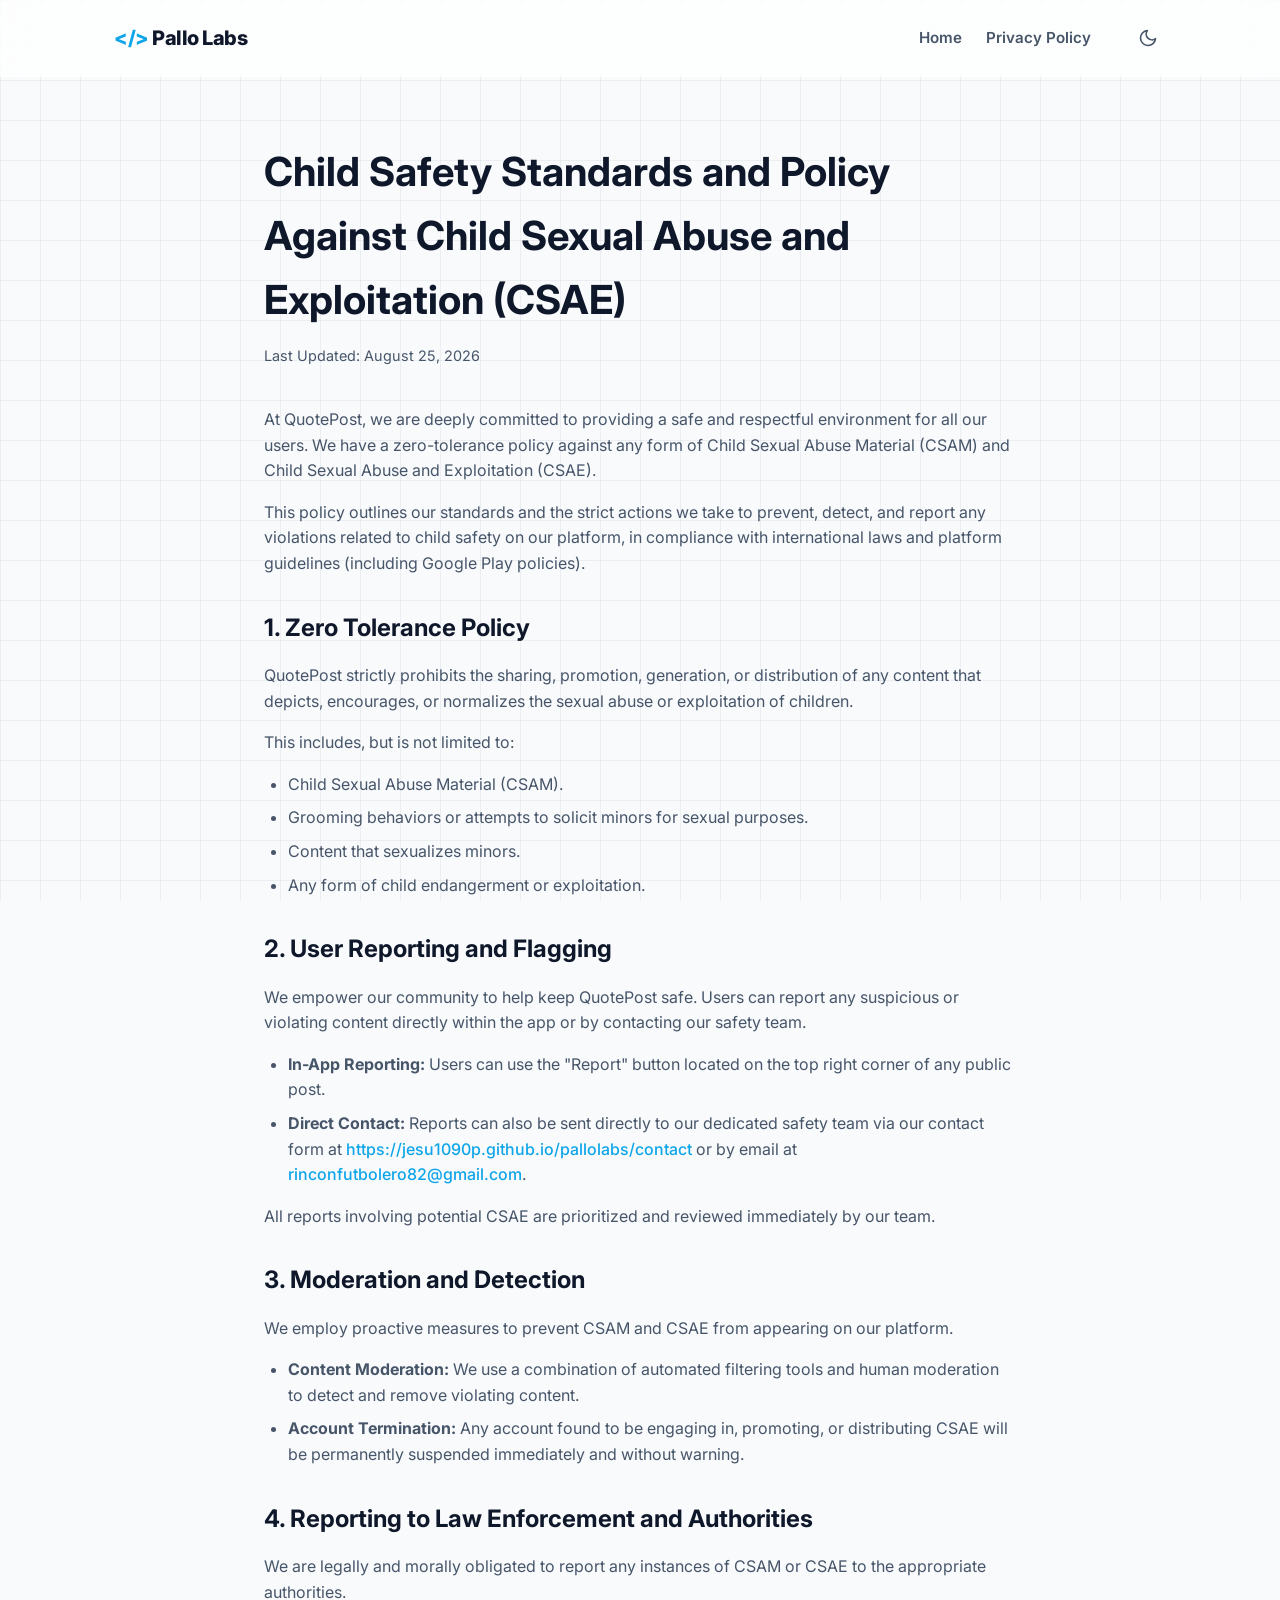
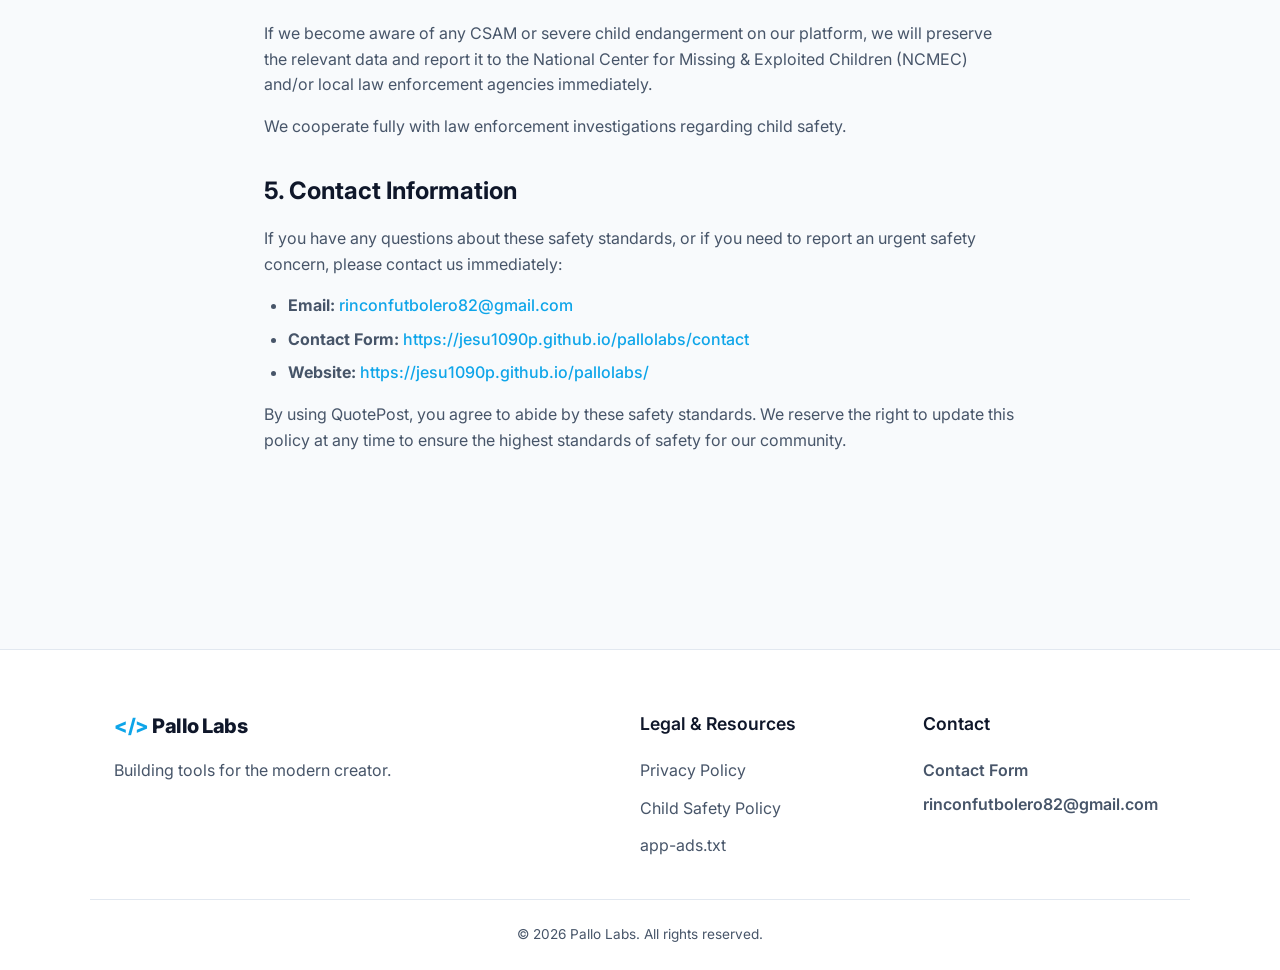
==== child-safety.html @ 572b9058 "Reorganize project: add css and js folders, update paths, add child safety and contact pages" ====
<!DOCTYPE html>
<html lang="en">
<head>
    <meta charset="UTF-8">
    <meta name="viewport" content="width=device-width, initial-scale=1.0">
    <title>Child Safety Standards - QuotePost</title>
    <meta name="description" content="Child Safety Standards and Policy Against Child Sexual Abuse and Exploitation (CSAE) for QuotePost by Pallo Labs.">
    <!-- Google Fonts -->
    <link rel="preconnect" href="https://fonts.googleapis.com">
    <link rel="preconnect" href="https://fonts.gstatic.com" crossorigin>
    <link href="https://fonts.googleapis.com/css2?family=Inter:wght@300;400;600;800&display=swap" rel="stylesheet">
    <link rel="stylesheet" href="css/styles.css">
</head>
<body>
    <div class="background-grid"></div>
    <header class="navbar">
        <div class="container nav-content">
            <div class="logo">
                <a href="index.html" style="text-decoration: none; color: inherit;">
                    <span class="logo-accent">&lt;/&gt;</span> Pallo Labs
                </a>
            </div>
            <nav class="nav-links">
                <a href="index.html">Home</a>
                <a href="privacy.html">Privacy Policy</a>
                <button id="theme-toggle" class="theme-toggle" aria-label="Toggle Theme" style="margin-left: 15px;">
                    <svg id="moon-icon" xmlns="http://www.w3.org/2000/svg" width="20" height="20" viewBox="0 0 24 24" fill="none" stroke="currentColor" stroke-width="2" stroke-linecap="round" stroke-linejoin="round" class="feather feather-moon"><path d="M21 12.79A9 9 0 1 1 11.21 3 7 7 0 0 0 21 12.79z"></path></svg>
                    <svg id="sun-icon" xmlns="http://www.w3.org/2000/svg" width="20" height="20" viewBox="0 0 24 24" fill="none" stroke="currentColor" stroke-width="2" stroke-linecap="round" stroke-linejoin="round" class="feather feather-sun" style="display: none;"><circle cx="12" cy="12" r="5"></circle><line x1="12" y1="1" x2="12" y2="3"></line><line x1="12" y1="21" x2="12" y2="23"></line><line x1="4.22" y1="4.22" x2="5.64" y2="5.64"></line><line x1="18.36" y1="18.36" x2="19.78" y2="19.78"></line><line x1="1" y1="12" x2="3" y2="12"></line><line x1="21" y1="12" x2="23" y2="12"></line><line x1="4.22" y1="19.78" x2="5.64" y2="18.36"></line><line x1="18.36" y1="5.64" x2="19.78" y2="4.22"></line></svg>
                </button>
            </nav>
        </div>
    </header>

    <main class="content-page">
        <h1>Child Safety Standards and Policy Against Child Sexual Abuse and Exploitation (CSAE)</h1>
        <p class="last-updated">Last Updated: August 25, 2026</p>

        <div class="prose">
            <p>At QuotePost, we are deeply committed to providing a safe and respectful environment for all our users. We have a zero-tolerance policy against any form of Child Sexual Abuse Material (CSAM) and Child Sexual Abuse and Exploitation (CSAE).</p>
            <p>This policy outlines our standards and the strict actions we take to prevent, detect, and report any violations related to child safety on our platform, in compliance with international laws and platform guidelines (including Google Play policies).</p>

            <h2>1. Zero Tolerance Policy</h2>
            <p>QuotePost strictly prohibits the sharing, promotion, generation, or distribution of any content that depicts, encourages, or normalizes the sexual abuse or exploitation of children.</p>
            <p>This includes, but is not limited to:</p>
            <ul>
                <li>Child Sexual Abuse Material (CSAM).</li>
                <li>Grooming behaviors or attempts to solicit minors for sexual purposes.</li>
                <li>Content that sexualizes minors.</li>
                <li>Any form of child endangerment or exploitation.</li>
            </ul>

            <h2>2. User Reporting and Flagging</h2>
            <p>We empower our community to help keep QuotePost safe. Users can report any suspicious or violating content directly within the app or by contacting our safety team.</p>
            <ul>
                <li><strong>In-App Reporting:</strong> Users can use the "Report" button located on the top right corner of any public post.</li>
                <li><strong>Direct Contact:</strong> Reports can also be sent directly to our dedicated safety team via our contact form at <a href="https://jesu1090p.github.io/pallolabs/contact" target="_blank">https://jesu1090p.github.io/pallolabs/contact</a> or by email at <a href="mailto:rinconfutbolero82@gmail.com">rinconfutbolero82@gmail.com</a>.</li>
            </ul>
            <p>All reports involving potential CSAE are prioritized and reviewed immediately by our team.</p>

            <h2>3. Moderation and Detection</h2>
            <p>We employ proactive measures to prevent CSAM and CSAE from appearing on our platform.</p>
            <ul>
                <li><strong>Content Moderation:</strong> We use a combination of automated filtering tools and human moderation to detect and remove violating content.</li>
                <li><strong>Account Termination:</strong> Any account found to be engaging in, promoting, or distributing CSAE will be permanently suspended immediately and without warning.</li>
            </ul>

            <h2>4. Reporting to Law Enforcement and Authorities</h2>
            <p>We are legally and morally obligated to report any instances of CSAM or CSAE to the appropriate authorities.</p>
            <p>If we become aware of any CSAM or severe child endangerment on our platform, we will preserve the relevant data and report it to the National Center for Missing & Exploited Children (NCMEC) and/or local law enforcement agencies immediately.</p>
            <p>We cooperate fully with law enforcement investigations regarding child safety.</p>

            <h2>5. Contact Information</h2>
            <p>If you have any questions about these safety standards, or if you need to report an urgent safety concern, please contact us immediately:</p>
            <ul>
                <li><strong>Email:</strong> <a href="mailto:rinconfutbolero82@gmail.com">rinconfutbolero82@gmail.com</a></li>
                <li><strong>Contact Form:</strong> <a href="https://jesu1090p.github.io/pallolabs/contact" target="_blank">https://jesu1090p.github.io/pallolabs/contact</a></li>
                <li><strong>Website:</strong> <a href="https://jesu1090p.github.io/pallolabs/" target="_blank">https://jesu1090p.github.io/pallolabs/</a></li>
            </ul>

            <p>By using QuotePost, you agree to abide by these safety standards. We reserve the right to update this policy at any time to ensure the highest standards of safety for our community.</p>
        </div>
    </main>

    <footer class="footer">
        <div class="container footer-content">
            <div class="footer-brand">
                <div class="logo">
                    <span class="logo-accent">&lt;/&gt;</span> Pallo Labs
                </div>
                <p>Building tools for the modern creator.</p>
            </div>
            <div class="footer-links">
                <h4>Legal & Resources</h4>
                <ul>
                    <li><a href="privacy.html">Privacy Policy</a></li>
                    <li><a href="child-safety.html">Child Safety Policy</a></li>
                    <li><a href="app-ads.txt" target="_blank">app-ads.txt</a></li>
                </ul>
            </div>
            <div class="footer-contact">
                <h4>Contact</h4>
                <a href="contact.html" class="contact-email" style="display: block; margin-bottom: 8px;">Contact Form</a>
                <a href="mailto:rinconfutbolero82@gmail.com" class="contact-email">rinconfutbolero82@gmail.com</a>
            </div>
        </div>
        <div class="container footer-bottom">
            <p>&copy; <span id="year"></span> Pallo Labs. All rights reserved.</p>
        </div>
    </footer>

    <script src="js/script.js"></script>
</body>
</html>
---- css/styles.css ----
:root {
    /* Light Mode - Base colors */
    --bg-color: #f8fafc;
    --surface-color: #ffffff;
    --surface-hover: #f1f5f9;
    --text-primary: #0f172a;
    --text-secondary: #475569;
    --border-color: #e2e8f0;
    
    /* Electric Blue Accent */
    --accent: #0ea5e9;
    --accent-hover: #0284c7;
    --accent-glow: rgba(14, 165, 233, 0.4);
    
    /* Utility */
    --glass-bg: rgba(255, 255, 255, 0.7);
    --glass-border: rgba(255, 255, 255, 0.5);
    --shadow-sm: 0 1px 2px 0 rgba(0, 0, 0, 0.05);
    --shadow-md: 0 4px 6px -1px rgba(0, 0, 0, 0.1), 0 2px 4px -1px rgba(0, 0, 0, 0.06);
    --shadow-lg: 0 10px 15px -3px rgba(0, 0, 0, 0.1), 0 4px 6px -2px rgba(0, 0, 0, 0.05);
    
    --grid-color: rgba(15, 23, 42, 0.05);
}

[data-theme="dark"] {
    /* Dark Mode - Base colors */
    --bg-color: #0f172a;
    --surface-color: #1e293b;
    --surface-hover: #334155;
    --text-primary: #f8fafc;
    --text-secondary: #94a3b8;
    --border-color: #334155;
    
    /* Electric Blue Accent */
    --accent: #38bdf8;
    --accent-hover: #7dd3fc;
    --accent-glow: rgba(56, 189, 248, 0.2);
    
    /* Utility */
    --glass-bg: rgba(30, 41, 59, 0.7);
    --glass-border: rgba(255, 255, 255, 0.1);
    --shadow-md: 0 4px 6px -1px rgba(0, 0, 0, 0.3), 0 2px 4px -1px rgba(0, 0, 0, 0.2);
    --shadow-lg: 0 10px 15px -3px rgba(0, 0, 0, 0.5), 0 4px 6px -2px rgba(0, 0, 0, 0.3);
    
    --grid-color: rgba(255, 255, 255, 0.03);
}

* {
    margin: 0;
    padding: 0;
    box-sizing: border-box;
}

body {
    font-family: 'Inter', sans-serif;
    background-color: var(--bg-color);
    color: var(--text-primary);
    line-height: 1.6;
    transition: background-color 0.3s ease, color 0.3s ease;
    overflow-x: hidden;
    position: relative;
}

.container {
    max-width: 1100px;
    margin: 0 auto;
    padding: 0 24px;
}

/* Background Effects */
.background-grid {
    position: fixed;
    top: 0;
    left: 0;
    width: 100vw;
    height: 100vh;
    background-image: 
        linear-gradient(to right, var(--grid-color) 1px, transparent 1px),
        linear-gradient(to bottom, var(--grid-color) 1px, transparent 1px);
    background-size: 40px 40px;
    z-index: -2;
    pointer-events: none;
}

.glow {
    position: absolute;
    border-radius: 50%;
    filter: blur(100px);
    z-index: -1;
    opacity: 0.5;
    pointer-events: none;
}

.glow-1 {
    top: -100px;
    left: -100px;
    width: 400px;
    height: 400px;
    background-color: var(--accent-glow);
}

.glow-2 {
    bottom: 20%;
    right: -100px;
    width: 300px;
    height: 300px;
    background-color: var(--accent-glow);
}

/* Navbar */
.navbar {
    position: fixed;
    top: 0;
    left: 0;
    width: 100%;
    padding: 20px 0;
    background: var(--glass-bg);
    backdrop-filter: blur(12px);
    -webkit-backdrop-filter: blur(12px);
    border-bottom: 1px solid var(--glass-border);
    z-index: 100;
    transition: all 0.3s ease;
}

.nav-content {
    display: flex;
    justify-content: space-between;
    align-items: center;
}

.logo {
    font-size: 1.25rem;
    font-weight: 800;
    letter-spacing: -0.5px;
    color: var(--text-primary);
}

.logo-accent {
    color: var(--accent);
}

.nav-links {
    display: flex;
    align-items: center;
    gap: 24px;
}

.nav-links a {
    text-decoration: none;
    color: var(--text-secondary);
    font-weight: 600;
    font-size: 0.95rem;
    transition: color 0.2s;
}

.nav-links a:hover {
    color: var(--accent);
}

.theme-toggle {
    background: transparent;
    border: none;
    color: var(--text-secondary);
    cursor: pointer;
    display: flex;
    align-items: center;
    justify-content: center;
    padding: 8px;
    border-radius: 50%;
    transition: all 0.2s;
}

.theme-toggle:hover {
    color: var(--accent);
    background-color: var(--surface-hover);
}

/* Hero Section */
.hero {
    padding: 180px 24px 100px;
    display: flex;
    flex-direction: column;
    align-items: center;
    text-align: center;
}

.badge {
    background: var(--surface-color);
    border: 1px solid var(--border-color);
    padding: 6px 16px;
    border-radius: 100px;
    font-size: 0.85rem;
    font-weight: 600;
    color: var(--accent);
    margin-bottom: 24px;
    box-shadow: var(--shadow-sm);
    display: inline-block;
}

.hero h1 {
    font-size: clamp(3rem, 5vw, 4.5rem);
    font-weight: 800;
    line-height: 1.1;
    letter-spacing: -1.5px;
    margin-bottom: 24px;
}

.highlight {
    background: linear-gradient(135deg, var(--accent), #818cf8);
    -webkit-background-clip: text;
    -webkit-text-fill-color: transparent;
    background-clip: text;
}

.hero p {
    font-size: 1.25rem;
    color: var(--text-secondary);
    max-width: 600px;
    margin-bottom: 40px;
}

.cta-group {
    display: flex;
    gap: 16px;
    justify-content: center;
}

.btn {
    display: inline-flex;
    align-items: center;
    justify-content: center;
    gap: 8px;
    padding: 12px 24px;
    border-radius: 8px;
    font-weight: 600;
    font-size: 1rem;
    text-decoration: none;
    transition: all 0.2s ease;
    cursor: pointer;
}

.btn-primary {
    background-color: var(--accent);
    color: white;
    border: 1px solid var(--accent);
    box-shadow: 0 4px 14px 0 var(--accent-glow);
}

.btn-primary:hover {
    background-color: var(--accent-hover);
    transform: translateY(-2px);
}

.btn-secondary {
    background-color: var(--surface-color);
    color: var(--text-primary);
    border: 1px solid var(--border-color);
}

.btn-secondary:hover {
    background-color: var(--surface-hover);
    transform: translateY(-2px);
}

/* Apps Section */
.apps-section {
    padding: 80px 24px;
}

.section-title {
    font-size: 2rem;
    font-weight: 800;
    margin-bottom: 40px;
    text-align: center;
}

.app-card {
    background: var(--surface-color);
    border: 1px solid var(--border-color);
    border-radius: 16px;
    padding: 32px;
    display: flex;
    flex-direction: column;
    gap: 24px;
    box-shadow: var(--shadow-md);
    transition: transform 0.3s ease, box-shadow 0.3s ease;
    max-width: 800px;
    margin: 0 auto;
}

@media (min-width: 768px) {
    .app-card {
        flex-direction: row;
        align-items: center;
    }
}

.app-card:hover {
    transform: translateY(-4px);
    box-shadow: var(--shadow-lg);
    border-color: var(--accent);
}

.app-icon {
    width: 80px;
    height: 80px;
    border-radius: 20px;
    display: flex;
    align-items: center;
    justify-content: center;
    flex-shrink: 0;
    background: linear-gradient(135deg, var(--accent-hover), var(--accent));
    color: white;
    box-shadow: 0 8px 16px var(--accent-glow);
}

.app-info {
    flex: 1;
}

.app-info h3 {
    font-size: 1.5rem;
    font-weight: 800;
    margin-bottom: 8px;
}

.app-desc {
    color: var(--text-secondary);
    margin-bottom: 16px;
}

.app-features {
    display: flex;
    flex-wrap: wrap;
    gap: 8px;
}

.feature-tag {
    background: var(--bg-color);
    border: 1px solid var(--border-color);
    color: var(--text-secondary);
    padding: 4px 12px;
    border-radius: 100px;
    font-size: 0.75rem;
    font-weight: 600;
}

.btn-outline {
    background: transparent;
    color: var(--text-primary);
    border: 1px solid var(--border-color);
}

.btn-outline:hover {
    background: var(--surface-hover);
    border-color: var(--text-primary);
}

/* Footer */
.footer {
    border-top: 1px solid var(--border-color);
    background-color: var(--surface-color);
    padding: 60px 0 24px;
    margin-top: 100px;
}

.footer-content {
    display: grid;
    grid-template-columns: 1fr;
    gap: 40px;
    margin-bottom: 40px;
}

@media (min-width: 768px) {
    .footer-content {
        grid-template-columns: 2fr 1fr 1fr;
    }
}

.footer-brand p {
    color: var(--text-secondary);
    margin-top: 16px;
    max-width: 300px;
}

.footer h4 {
    font-size: 1.1rem;
    font-weight: 600;
    margin-bottom: 20px;
    color: var(--text-primary);
}

.footer-links ul {
    list-style: none;
    display: flex;
    flex-direction: column;
    gap: 12px;
}

.footer-links a {
    color: var(--text-secondary);
    text-decoration: none;
    transition: color 0.2s;
}

.footer-links a:hover, .contact-email:hover {
    color: var(--accent);
}

.contact-email {
    color: var(--text-secondary);
    text-decoration: none;
    font-weight: 600;
}

.footer-bottom {
    border-top: 1px solid var(--border-color);
    padding-top: 24px;
    text-align: center;
    color: var(--text-secondary);
    font-size: 0.85rem;
}

/* Privacy Page Specifics */
.content-page {
    padding: 140px 24px 80px;
    max-width: 800px;
    margin: 0 auto;
}

.content-page h1 {
    font-size: 2.5rem;
    margin-bottom: 12px;
}

.last-updated {
    color: var(--text-secondary);
    margin-bottom: 40px;
    font-size: 0.9rem;
}

.prose h2 {
    margin-top: 32px;
    margin-bottom: 16px;
    font-size: 1.5rem;
}

.prose p, .prose ul {
    color: var(--text-secondary);
    margin-bottom: 16px;
}

.prose ul {
    padding-left: 24px;
}

.prose li {
    margin-bottom: 8px;
}

/* User-friendly Link Styles */
.prose a {
    color: var(--accent);
    text-decoration: none;
    position: relative;
    font-weight: 500;
    transition: color 0.3s ease;
}

.prose a::after {
    content: '';
    position: absolute;
    width: 100%;
    height: 2px;
    bottom: -2px;
    left: 0;
    background-color: var(--accent);
    transform: scaleX(0);
    transform-origin: bottom right;
    transition: transform 0.3s ease-out;
    border-radius: 2px;
}

.prose a:hover {
    color: var(--accent-hover);
}

.prose a:hover::after {
    transform: scaleX(1);
    transform-origin: bottom left;
    background-color: var(--accent-hover);
}
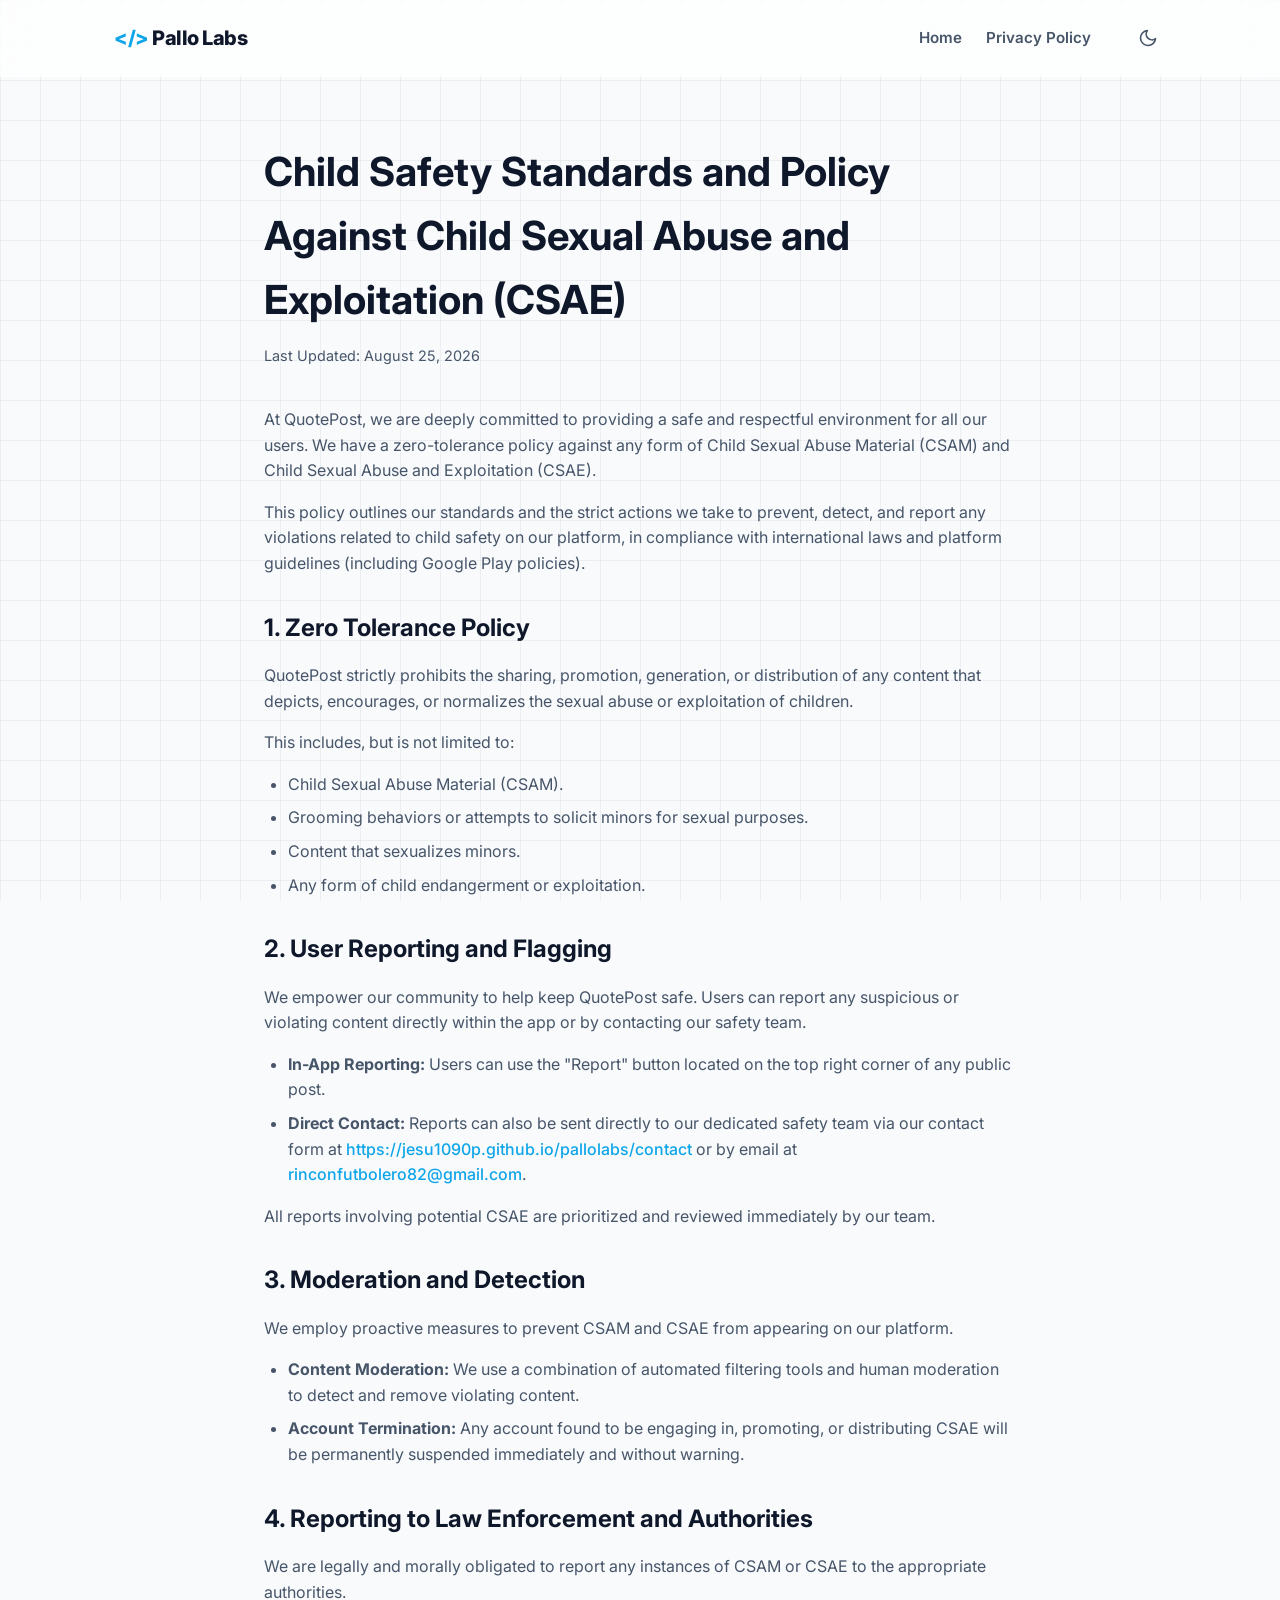
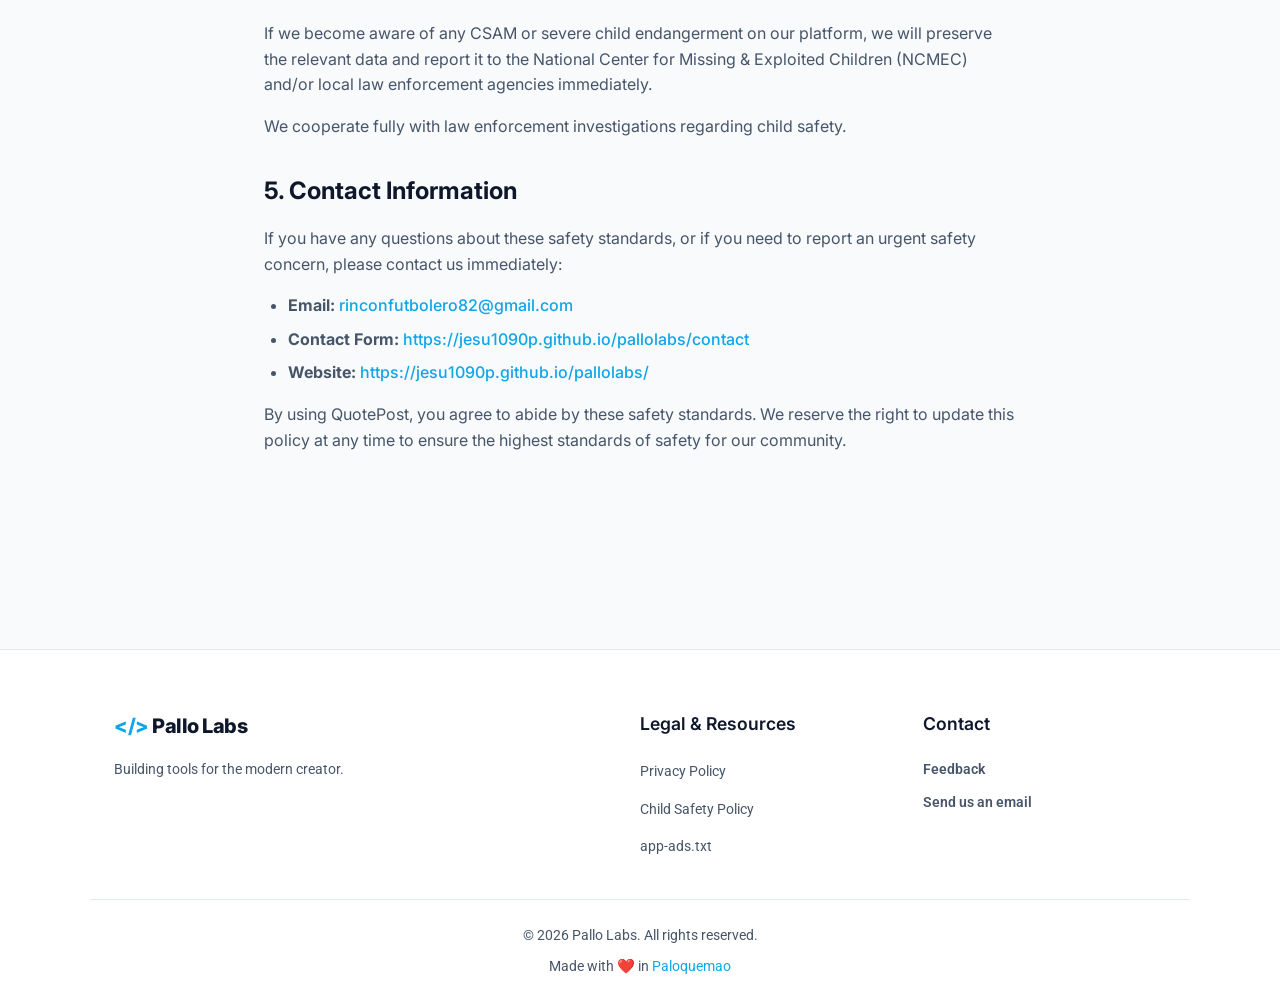
==== commit 4a345a6d: "Update UI: refine featured apps layout, add modal lightbox, update footer styles" ====
--- a/child-safety.html
+++ b/child-safety.html
@@ -9,6 +9,7 @@
     <link rel="preconnect" href="https://fonts.googleapis.com">
     <link rel="preconnect" href="https://fonts.gstatic.com" crossorigin>
     <link href="https://fonts.googleapis.com/css2?family=Inter:wght@300;400;600;800&display=swap" rel="stylesheet">
+    <link href="https://fonts.googleapis.com/css2?family=Roboto:wght@300;400;500;700&display=swap" rel="stylesheet">
     <link rel="stylesheet" href="css/styles.css">
 </head>
 <body>
@@ -99,12 +100,13 @@
             </div>
             <div class="footer-contact">
                 <h4>Contact</h4>
-                <a href="contact.html" class="contact-email" style="display: block; margin-bottom: 8px;">Contact Form</a>
-                <a href="mailto:rinconfutbolero82@gmail.com" class="contact-email">rinconfutbolero82@gmail.com</a>
+                <a href="contact.html" class="contact-email" style="display: block; margin-bottom: 8px;">Feedback</a>
+                <a href="mailto:rinconfutbolero82@gmail.com" class="contact-email">Send us an email</a>
             </div>
         </div>
         <div class="container footer-bottom">
             <p>&copy; <span id="year"></span> Pallo Labs. All rights reserved.</p>
+            <p class="made-with-love" style="margin-top: 8px;">Made with ❤️ in <a href="https://maps.app.goo.gl/Wu1jVpShxxFttBsQ9" target="_blank" rel="noopener noreferrer" style="color: var(--accent); text-decoration: none;">Paloquemao</a></p>
         </div>
     </footer>
 
--- a/css/styles.css
+++ b/css/styles.css
@@ -277,11 +277,11 @@
 .app-card {
     background: var(--surface-color);
     border: 1px solid var(--border-color);
-    border-radius: 16px;
-    padding: 32px;
+    border-radius: 24px;
+    padding: 40px;
     display: flex;
     flex-direction: column;
-    gap: 24px;
+    gap: 32px;
     box-shadow: var(--shadow-md);
     transition: transform 0.3s ease, box-shadow 0.3s ease;
     max-width: 800px;
@@ -302,16 +302,17 @@
 }
 
 .app-icon {
-    width: 80px;
-    height: 80px;
-    border-radius: 20px;
+    width: 120px;
+    height: 120px;
+    border-radius: 24px;
     display: flex;
     align-items: center;
     justify-content: center;
     flex-shrink: 0;
-    background: linear-gradient(135deg, var(--accent-hover), var(--accent));
+    padding: 0;
+    background: transparent;
     color: white;
-    box-shadow: 0 8px 16px var(--accent-glow);
+    box-shadow: 0 12px 24px rgba(0,0,0,0.15);
 }
 
 .app-info {
@@ -490,3 +491,213 @@
     transform-origin: bottom left;
     background-color: var(--accent-hover);
 }
+
+/* --- New Updates --- */
+
+.app-img {
+    width: 100%;
+    height: 100%;
+    object-fit: cover;
+    border-radius: 24px;
+}
+
+.playstore-icon {
+    width: 20px;
+    height: 20px;
+    object-fit: contain;
+}
+
+.app-action {
+    display: flex;
+    flex-direction: column;
+    gap: 16px;
+    min-width: 180px;
+}
+
+.app-action .btn {
+    width: 100%;
+}
+
+/* Footer Fonts Adjustment */
+.footer p, 
+.footer-links ul a,
+.contact-email,
+.footer-bottom {
+    font-family: 'Roboto', sans-serif;
+    font-size: 0.9rem;
+}
+
+.footer h4 {
+    /* Headings stay proportionate and use Inter */
+    font-family: 'Inter', sans-serif;
+}
+
+/* Modal */
+.modal {
+    display: none;
+    position: fixed;
+    z-index: 1000;
+    left: 0;
+    top: 0;
+    width: 100%;
+    height: 100%;
+    background-color: rgba(0,0,0,0.5);
+    backdrop-filter: blur(5px);
+    opacity: 0;
+    transition: opacity 0.3s ease;
+}
+
+.modal.show {
+    display: block;
+    opacity: 1;
+}
+
+.modal-content {
+    background-color: var(--surface-color);
+    margin: 5% auto;
+    padding: 30px;
+    border: 1px solid var(--border-color);
+    width: 90%;
+    max-width: 800px;
+    border-radius: 16px;
+    box-shadow: var(--shadow-lg);
+    position: relative;
+    transform: translateY(-50px);
+    transition: transform 0.3s ease;
+}
+
+.modal.show .modal-content {
+    transform: translateY(0);
+}
+
+.close-btn {
+    color: var(--text-secondary);
+    position: absolute;
+    top: 20px;
+    right: 24px;
+    font-size: 28px;
+    font-weight: bold;
+    cursor: pointer;
+}
+
+.close-btn:hover {
+    color: var(--text-primary);
+}
+
+.modal-header {
+    display: flex;
+    align-items: center;
+    gap: 16px;
+    margin-bottom: 16px;
+}
+
+.modal-app-icon {
+    width: 60px;
+    border-radius: 12px;
+}
+
+.modal-desc {
+    margin-bottom: 24px;
+    color: var(--text-secondary);
+    font-size: 1.1rem;
+}
+
+.modal-hero-img {
+    width: 100%;
+    height: 100%;
+    max-height: 400px;
+    border-radius: 16px;
+    margin-bottom: 24px;
+    box-shadow: var(--shadow-md);
+    object-fit: cover;
+}
+
+.modal-icons {
+    display: flex;
+    gap: 16px;
+    margin-bottom: 24px;
+}
+
+.modal-icons img {
+    width: 64px;
+    height: 64px;
+    border-radius: 14px;
+    box-shadow: var(--shadow-sm);
+    object-fit: cover;
+}
+
+.modal-screenshots {
+    display: flex;
+    gap: 16px;
+    overflow-x: auto;
+    padding-bottom: 16px;
+}
+
+.modal-screenshots img {
+    height: 350px;
+    border-radius: 12px;
+    box-shadow: var(--shadow-md);
+    object-fit: cover;
+    cursor: pointer;
+    transition: transform 0.2s ease;
+}
+
+.modal-screenshots img:hover {
+    transform: scale(1.05);
+}
+
+/* Gallery Modal specific styles */
+.gallery-content {
+    position: relative;
+    margin: auto;
+    display: flex;
+    flex-direction: column;
+    align-items: center;
+    justify-content: center;
+    width: 95%;
+    max-width: 900px;
+    height: 100vh;
+}
+
+.gallery-img {
+    max-width: 100%;
+    max-height: 75vh;
+    border-radius: 12px;
+    box-shadow: 0 10px 30px rgba(0,0,0,0.5);
+    object-fit: contain;
+}
+
+.nav-btn {
+    cursor: pointer;
+    position: absolute;
+    top: 50%;
+    width: auto;
+    padding: 16px;
+    margin-top: -50px;
+    color: white;
+    font-weight: bold;
+    font-size: 24px;
+    background: rgba(0,0,0,0.4);
+    border: none;
+    border-radius: 8px;
+    transition: 0.3s ease;
+    z-index: 1001;
+}
+
+.nav-btn:hover {
+    background: rgba(0,0,0,0.8);
+}
+
+.nav-btn.prev {
+    left: 10px;
+}
+
+.nav-btn.next {
+    right: 10px;
+}
+
+.gallery-footer {
+    margin-top: 24px;
+    z-index: 1001;
+}
+
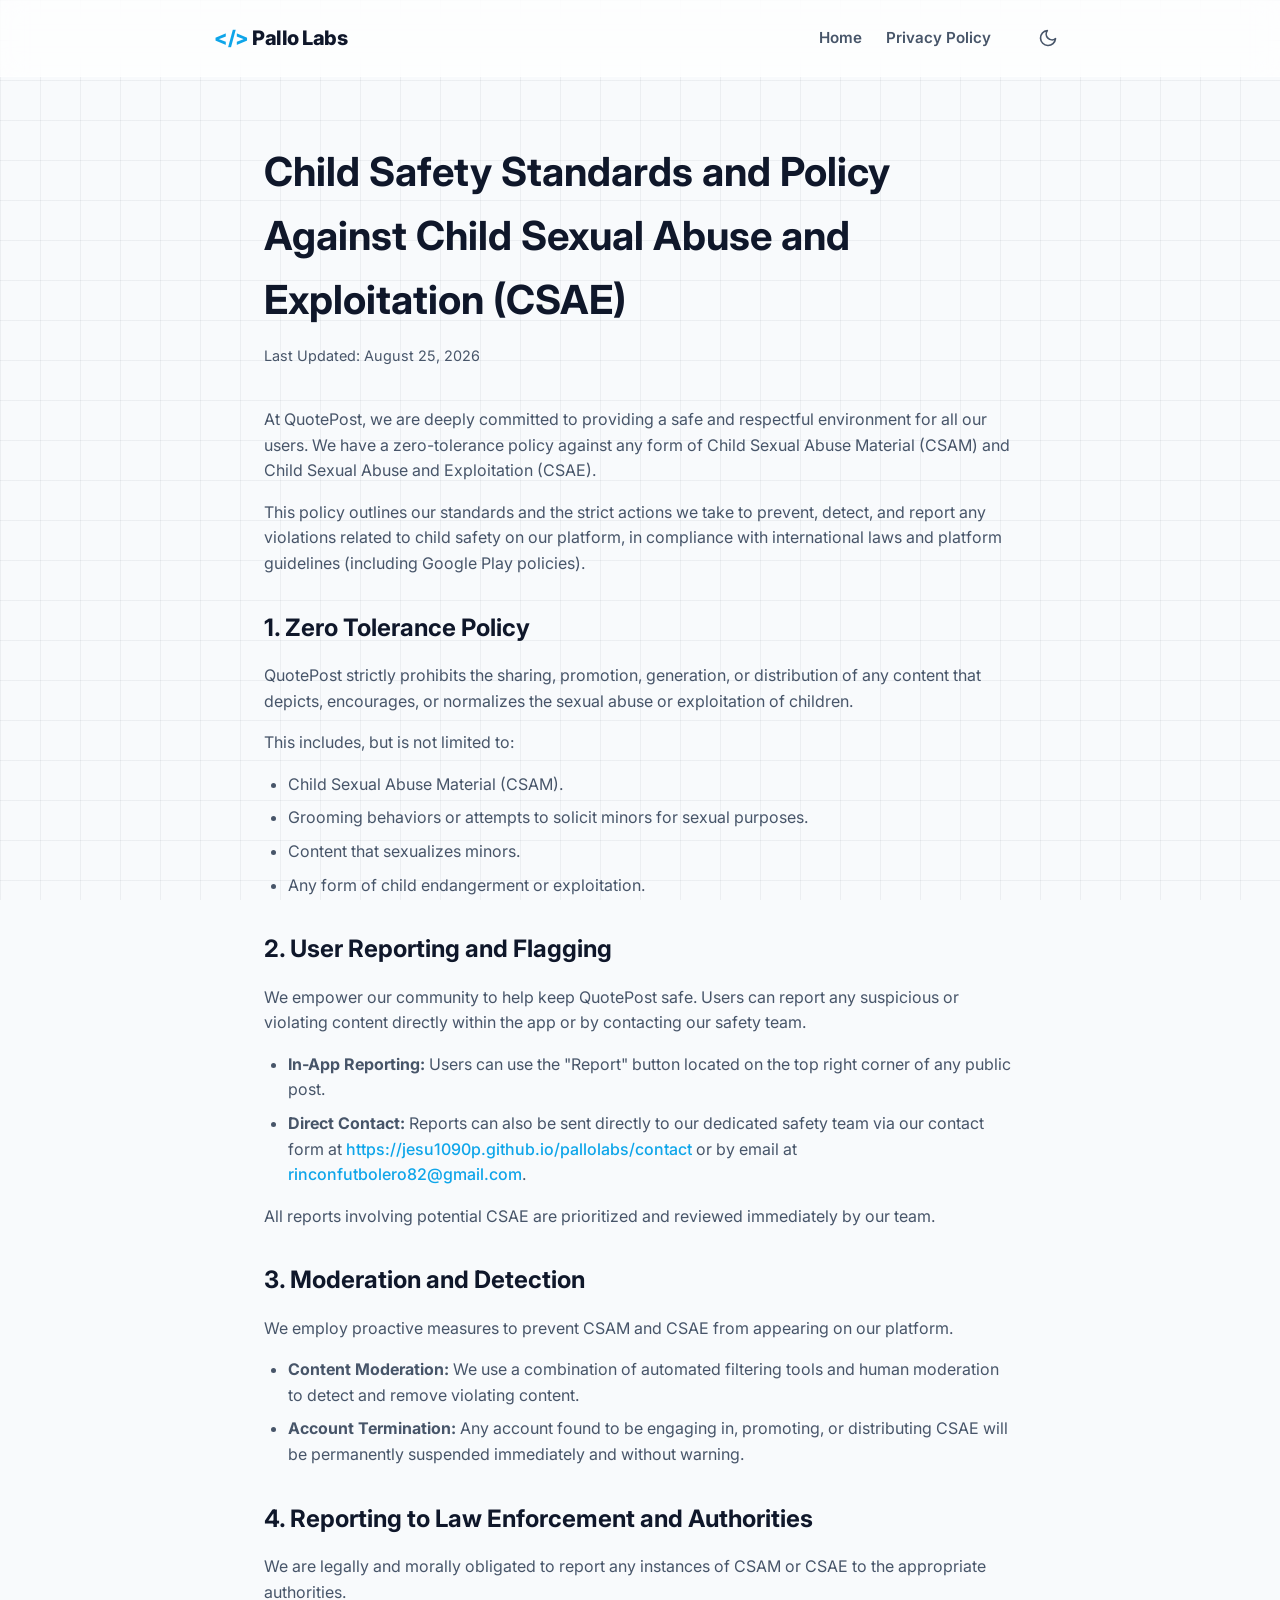
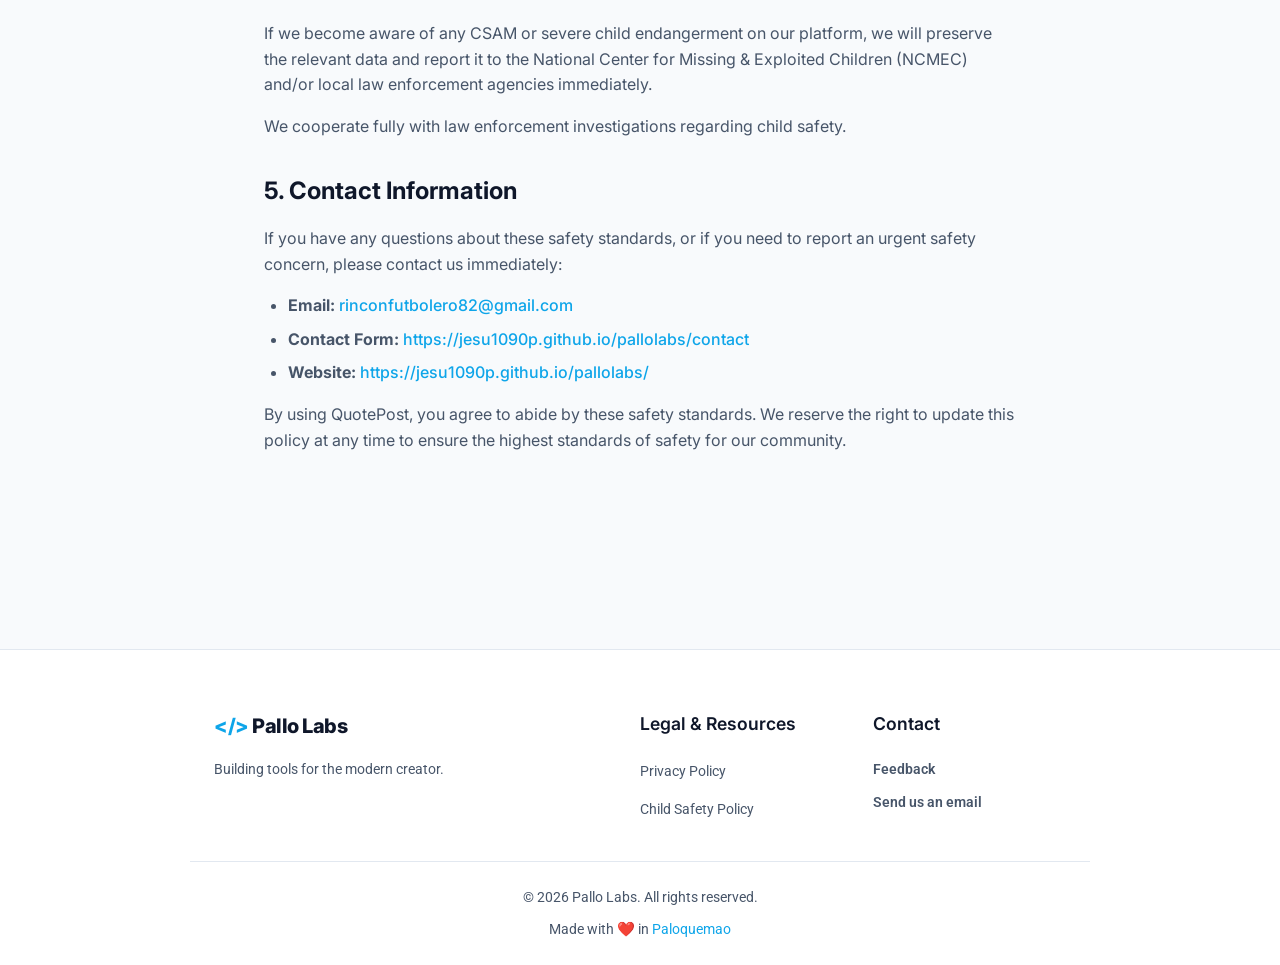
==== commit 4bc24b0a: "Update layout, navbar max-width, mobile modal scroll, and rearrange app-ads.txt" ====
--- a/child-safety.html
+++ b/child-safety.html
@@ -95,7 +95,6 @@
                 <ul>
                     <li><a href="privacy.html">Privacy Policy</a></li>
                     <li><a href="child-safety.html">Child Safety Policy</a></li>
-                    <li><a href="app-ads.txt" target="_blank">app-ads.txt</a></li>
                 </ul>
             </div>
             <div class="footer-contact">
--- a/css/styles.css
+++ b/css/styles.css
@@ -62,7 +62,7 @@
 }
 
 .container {
-    max-width: 1100px;
+    max-width: 900px;
     margin: 0 auto;
     padding: 0 24px;
 }
